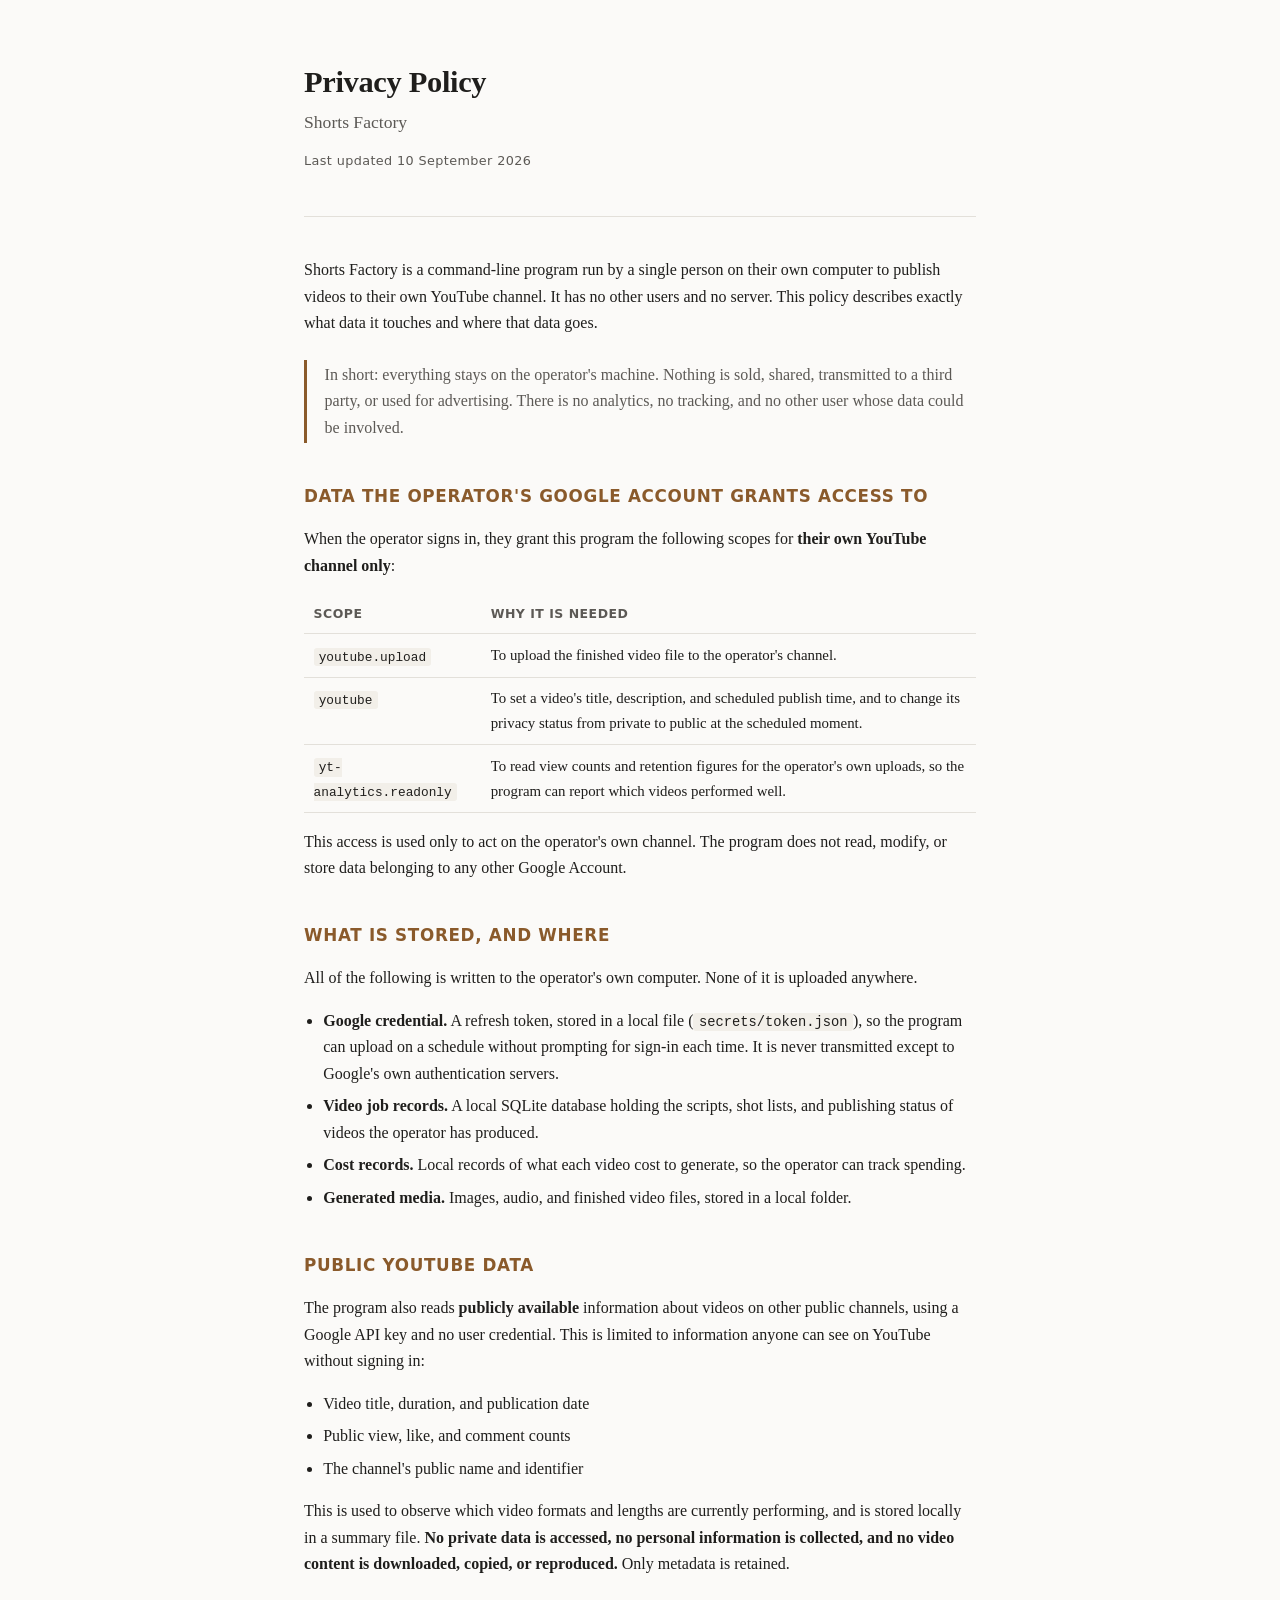
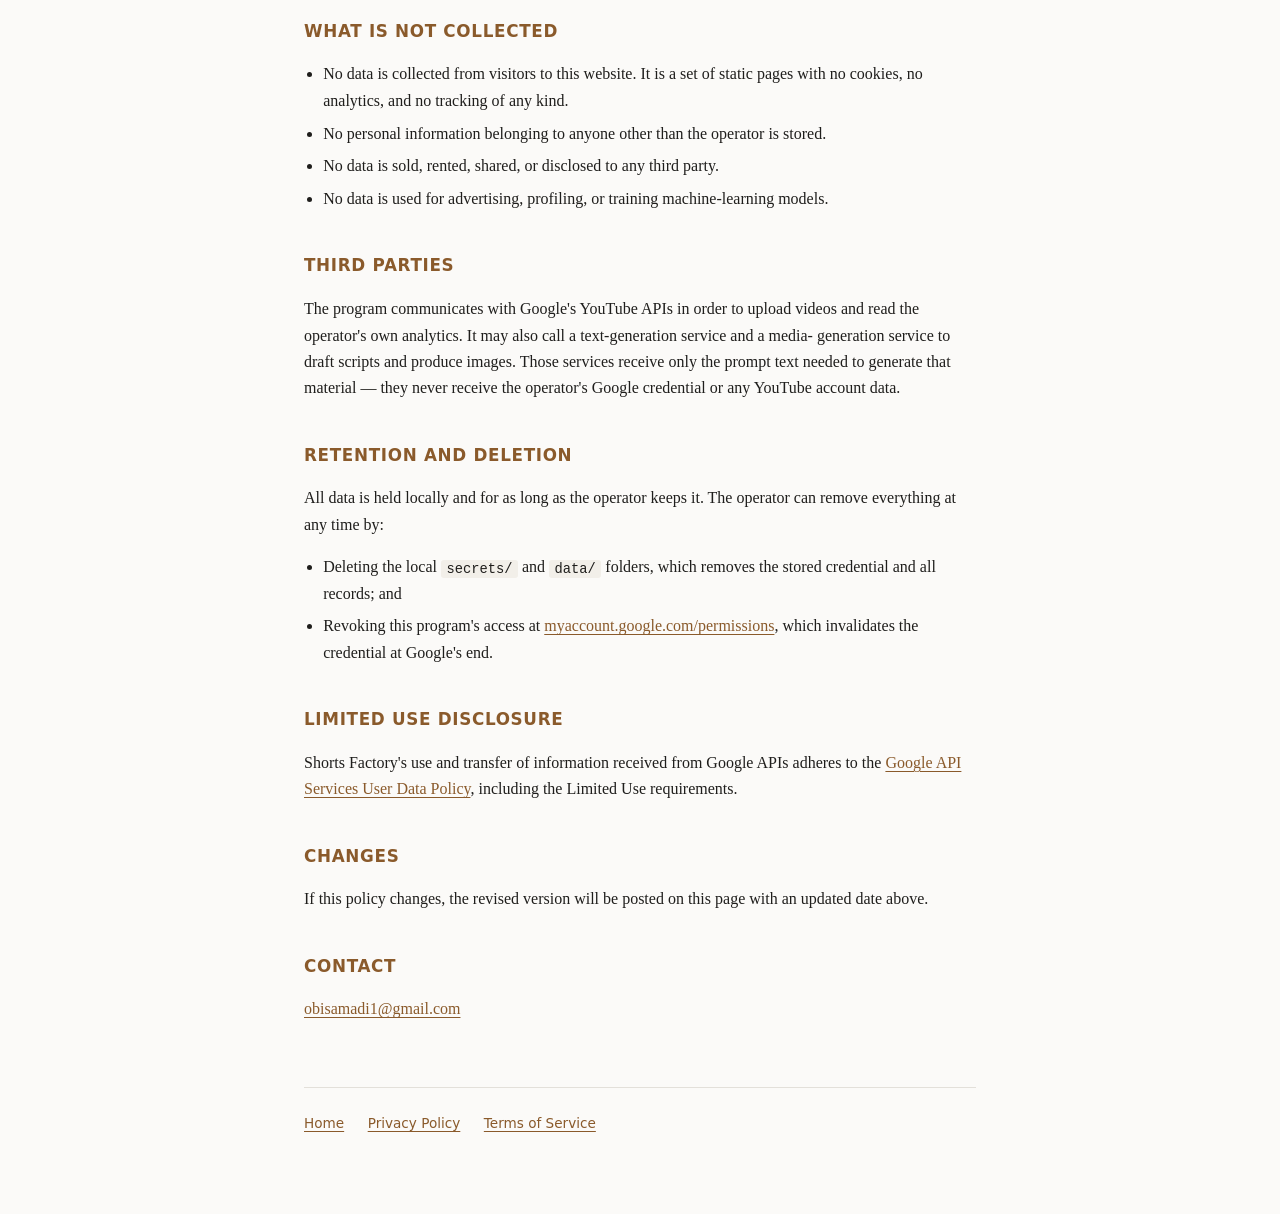
==== privacy.html @ 359f37c6 "Policy pages for OAuth consent screen Home page, privacy policy and terms of service for Shorts Fact" ====
<!doctype html>
<html lang="en">
<head>
<meta charset="utf-8">
<meta name="viewport" content="width=device-width, initial-scale=1">
<title>Privacy Policy — Shorts Factory</title>
<link rel="stylesheet" href="_style.css">
</head>
<body>
<div class="wrap">

<header>
  <h1>Privacy Policy</h1>
  <p class="lede">Shorts Factory</p>
  <p class="meta">Last updated 10 September 2026</p>
</header>

<p>Shorts Factory is a command-line program run by a single person on their own computer to
publish videos to their own YouTube channel. It has no other users and no server. This
policy describes exactly what data it touches and where that data goes.</p>

<div class="box">
  In short: everything stays on the operator's machine. Nothing is sold, shared,
  transmitted to a third party, or used for advertising. There is no analytics, no
  tracking, and no other user whose data could be involved.
</div>

<h2>Data the operator's Google Account grants access to</h2>

<p>When the operator signs in, they grant this program the following scopes for
<strong>their own YouTube channel only</strong>:</p>

<table>
  <tr><th>Scope</th><th>Why it is needed</th></tr>
  <tr>
    <td><code>youtube.upload</code></td>
    <td>To upload the finished video file to the operator's channel.</td>
  </tr>
  <tr>
    <td><code>youtube</code></td>
    <td>To set a video's title, description, and scheduled publish time, and to change its
        privacy status from private to public at the scheduled moment.</td>
  </tr>
  <tr>
    <td><code>yt-analytics.readonly</code></td>
    <td>To read view counts and retention figures for the operator's own uploads, so the
        program can report which videos performed well.</td>
  </tr>
</table>

<p>This access is used only to act on the operator's own channel. The program does not read,
modify, or store data belonging to any other Google Account.</p>

<h2>What is stored, and where</h2>

<p>All of the following is written to the operator's own computer. None of it is uploaded
anywhere.</p>

<ul>
  <li><strong>Google credential.</strong> A refresh token, stored in a local file
      (<code>secrets/token.json</code>), so the program can upload on a schedule without
      prompting for sign-in each time. It is never transmitted except to Google's own
      authentication servers.</li>
  <li><strong>Video job records.</strong> A local SQLite database holding the scripts, shot
      lists, and publishing status of videos the operator has produced.</li>
  <li><strong>Cost records.</strong> Local records of what each video cost to generate, so
      the operator can track spending.</li>
  <li><strong>Generated media.</strong> Images, audio, and finished video files, stored in a
      local folder.</li>
</ul>

<h2>Public YouTube data</h2>

<p>The program also reads <strong>publicly available</strong> information about videos on
other public channels, using a Google API key and no user credential. This is limited to
information anyone can see on YouTube without signing in:</p>

<ul>
  <li>Video title, duration, and publication date</li>
  <li>Public view, like, and comment counts</li>
  <li>The channel's public name and identifier</li>
</ul>

<p>This is used to observe which video formats and lengths are currently performing, and is
stored locally in a summary file. <strong>No private data is accessed, no personal
information is collected, and no video content is downloaded, copied, or reproduced.</strong>
Only metadata is retained.</p>

<h2>What is not collected</h2>

<ul>
  <li>No data is collected from visitors to this website. It is a set of static pages with
      no cookies, no analytics, and no tracking of any kind.</li>
  <li>No personal information belonging to anyone other than the operator is stored.</li>
  <li>No data is sold, rented, shared, or disclosed to any third party.</li>
  <li>No data is used for advertising, profiling, or training machine-learning models.</li>
</ul>

<h2>Third parties</h2>

<p>The program communicates with Google's YouTube APIs in order to upload videos and read
the operator's own analytics. It may also call a text-generation service and a media-
generation service to draft scripts and produce images. Those services receive only the
prompt text needed to generate that material — they never receive the operator's Google
credential or any YouTube account data.</p>

<h2>Retention and deletion</h2>

<p>All data is held locally and for as long as the operator keeps it. The operator can
remove everything at any time by:</p>

<ul>
  <li>Deleting the local <code>secrets/</code> and <code>data/</code> folders, which removes
      the stored credential and all records; and</li>
  <li>Revoking this program's access at
      <a href="https://myaccount.google.com/permissions">myaccount.google.com/permissions</a>,
      which invalidates the credential at Google's end.</li>
</ul>

<h2>Limited Use disclosure</h2>

<p>Shorts Factory's use and transfer of information received from Google APIs adheres to the
<a href="https://developers.google.com/terms/api-services-user-data-policy">Google API
Services User Data Policy</a>, including the Limited Use requirements.</p>

<h2>Changes</h2>

<p>If this policy changes, the revised version will be posted on this page with an updated
date above.</p>

<h2>Contact</h2>

<p><a href="mailto:obisamadi1@gmail.com">obisamadi1@gmail.com</a></p>

<footer>
  <a href="./">Home</a>
  <a href="./privacy.html">Privacy Policy</a>
  <a href="./terms.html">Terms of Service</a>
</footer>

</div>
</body>
</html>
---- _style.css ----
:root {
  --bg: #fbfaf8; --fg: #1f1e1c; --muted: #5c5955; --rule: #e3e0da;
  --accent: #8a5a2b; --code-bg: #f2efe9;
}
@media (prefers-color-scheme: dark) {
  :root {
    --bg: #171614; --fg: #e8e4dc; --muted: #a09b92; --rule: #33302b;
    --accent: #d2a068; --code-bg: #232019;
  }
}
* { box-sizing: border-box; }
body {
  margin: 0; padding: 0 1.5rem 5rem;
  background: var(--bg); color: var(--fg);
  font: 16px/1.65 ui-serif, Georgia, "Times New Roman", serif;
  -webkit-font-smoothing: antialiased;
}
.wrap { max-width: 42rem; margin: 0 auto; }
header { padding: 4rem 0 2rem; border-bottom: 1px solid var(--rule); margin-bottom: 2.5rem; }
h1 { font-size: 1.9rem; line-height: 1.2; margin: 0 0 .5rem; letter-spacing: -.01em; }
h2 {
  font-size: 1.05rem; margin: 2.5rem 0 .75rem; letter-spacing: .04em;
  text-transform: uppercase; font-family: ui-sans-serif, system-ui, sans-serif;
  color: var(--accent);
}
h3 { font-size: 1rem; margin: 1.5rem 0 .5rem; }
p, li { color: var(--fg); }
.lede { font-size: 1.1rem; color: var(--muted); margin: 0; }
.meta {
  font-family: ui-sans-serif, system-ui, sans-serif; font-size: .8rem;
  color: var(--muted); letter-spacing: .03em;
}
ul { padding-left: 1.2rem; }
li { margin: .4rem 0; }
code {
  background: var(--code-bg); padding: .12em .4em; border-radius: 3px;
  font: .86em ui-monospace, SFMono-Regular, Menlo, monospace;
}
a { color: var(--accent); text-underline-offset: .2em; }
.box {
  border-left: 3px solid var(--accent); padding: .1rem 0 .1rem 1.1rem;
  margin: 1.5rem 0; color: var(--muted);
}
footer {
  margin-top: 4rem; padding-top: 1.5rem; border-top: 1px solid var(--rule);
  font-family: ui-sans-serif, system-ui, sans-serif; font-size: .85rem; color: var(--muted);
}
footer a { margin-right: 1.2rem; }
table { border-collapse: collapse; width: 100%; margin: 1rem 0; font-size: .93rem; }
th, td { text-align: left; padding: .55rem .6rem; border-bottom: 1px solid var(--rule); vertical-align: top; }
th { font-family: ui-sans-serif, system-ui, sans-serif; font-size: .78rem;
     text-transform: uppercase; letter-spacing: .04em; color: var(--muted); }
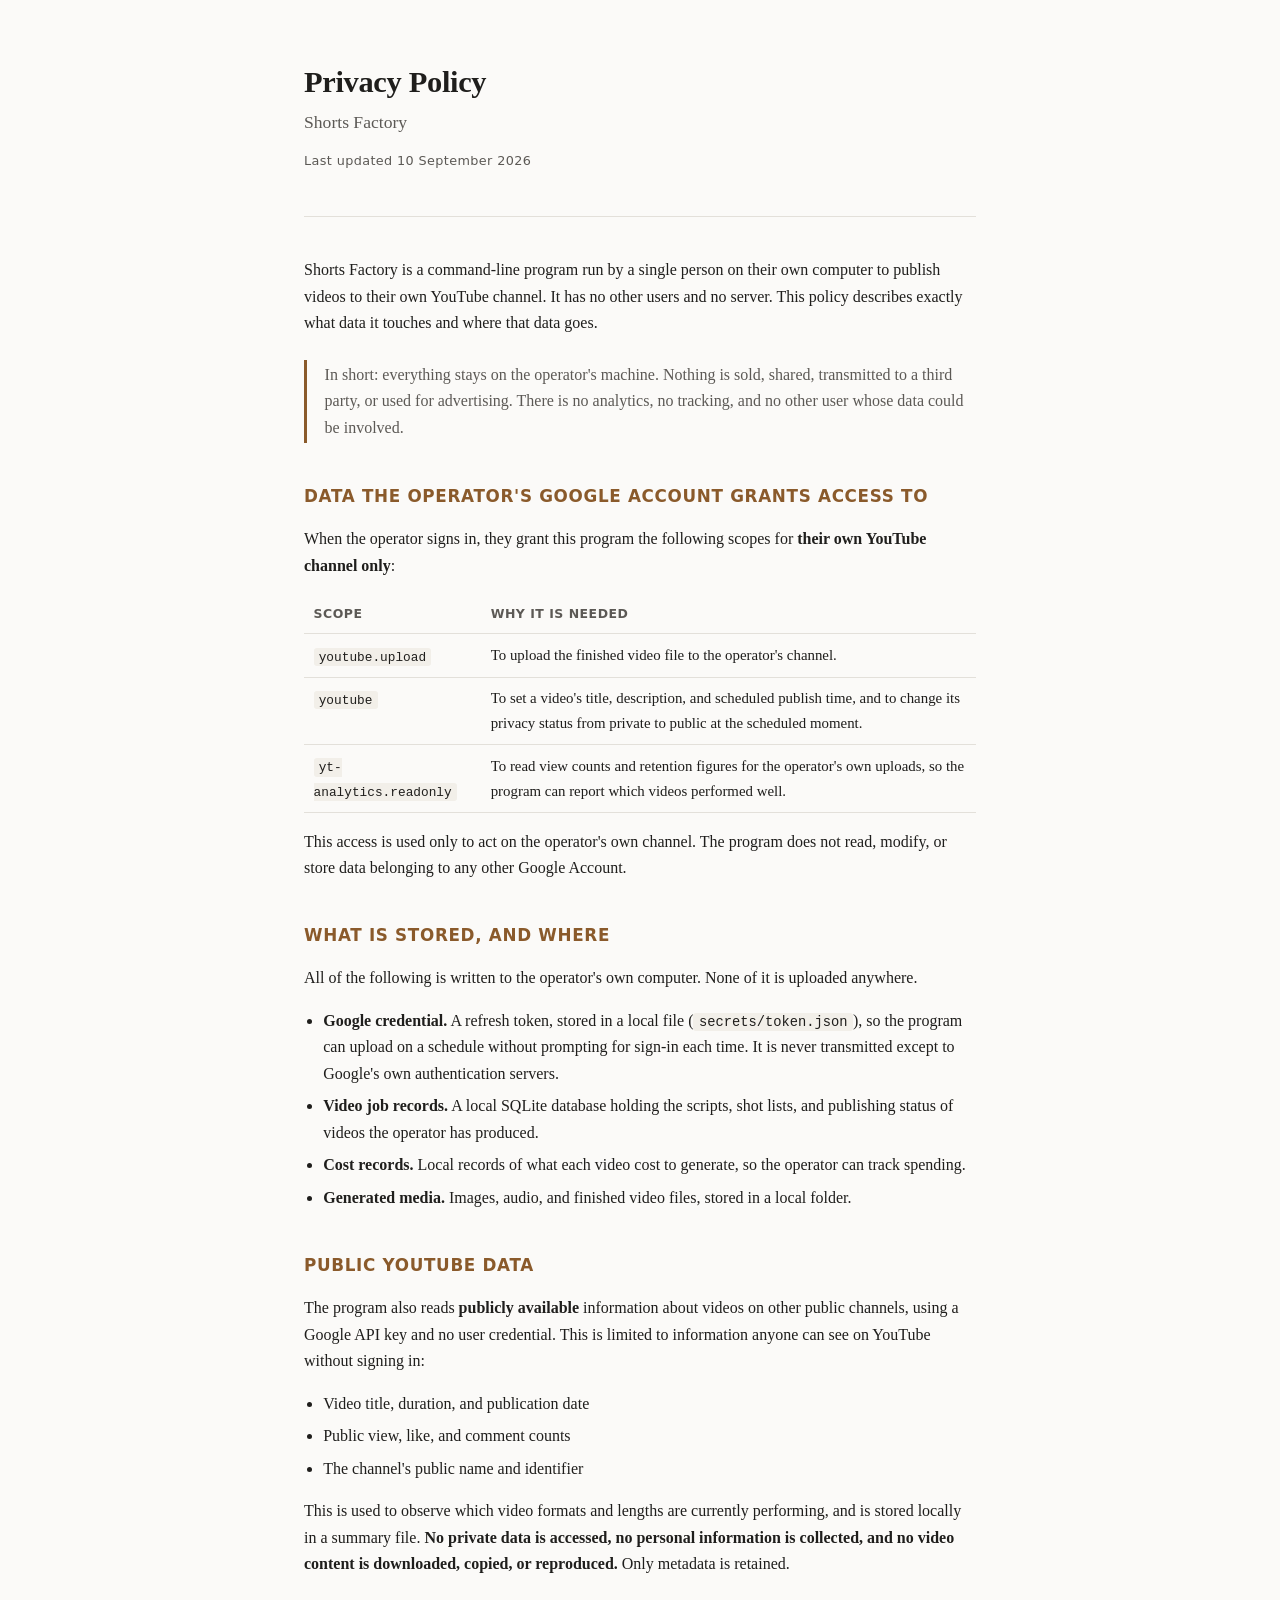
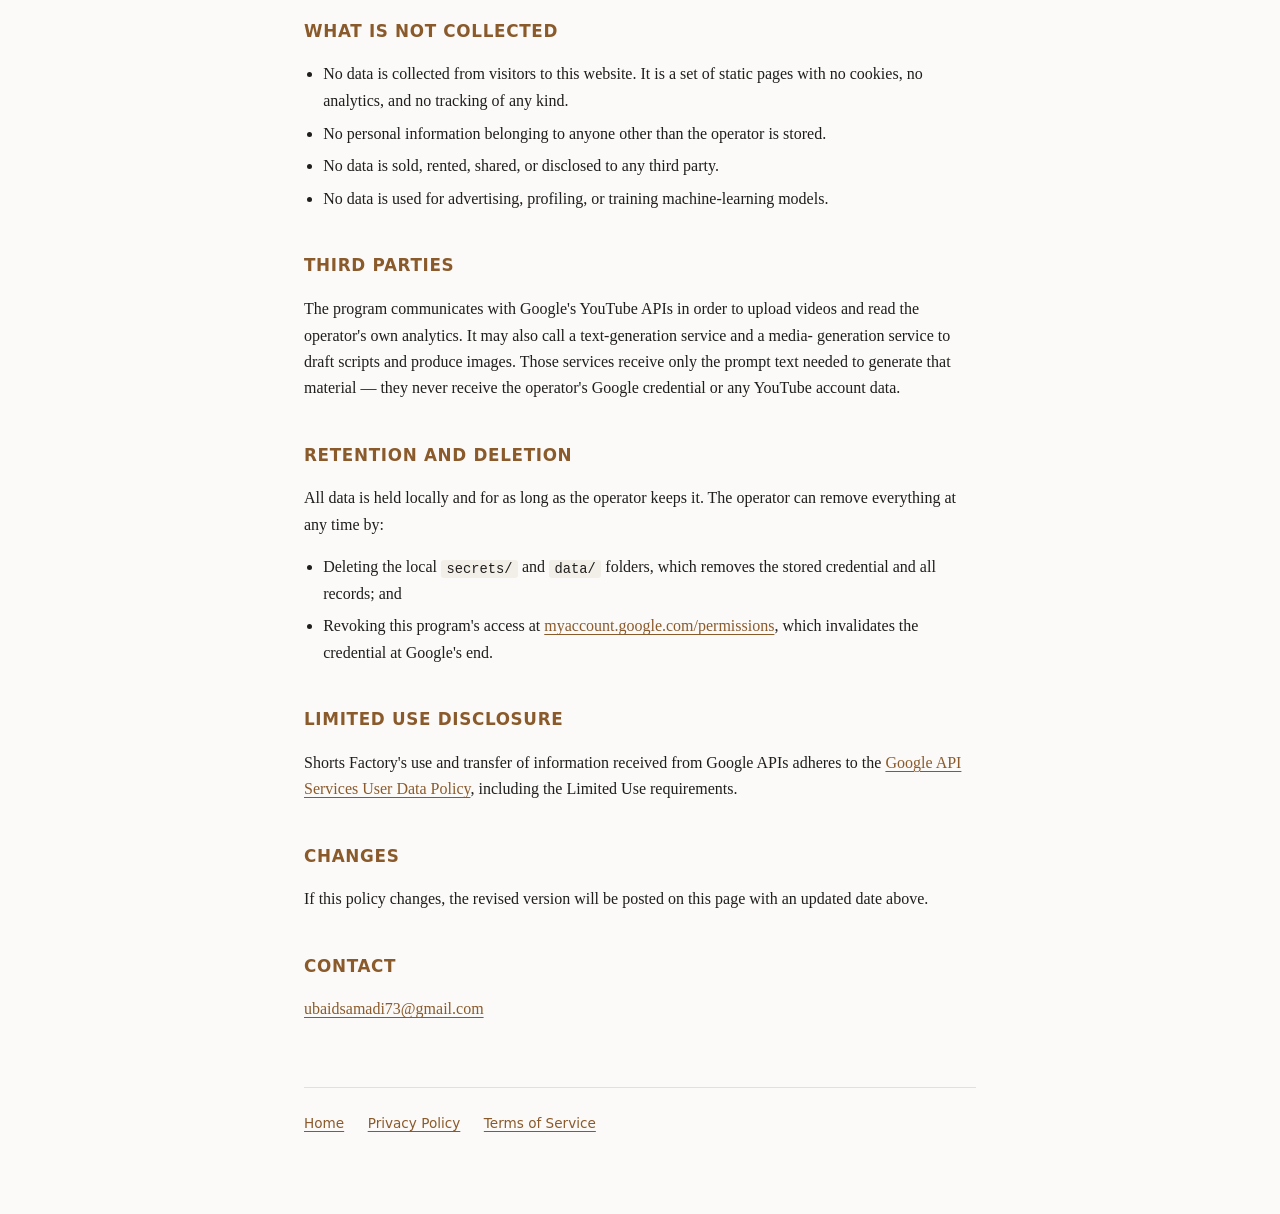
==== commit 91874586: "Use the Google account address as the public contact The consent screen shows ubaidsamadi73@gmail.co" ====
--- a/privacy.html
+++ b/privacy.html
@@ -130,7 +130,7 @@
 
 <h2>Contact</h2>
 
-<p><a href="mailto:obisamadi1@gmail.com">obisamadi1@gmail.com</a></p>
+<p><a href="mailto:ubaidsamadi73@gmail.com">ubaidsamadi73@gmail.com</a></p>
 
 <footer>
   <a href="./">Home</a>
